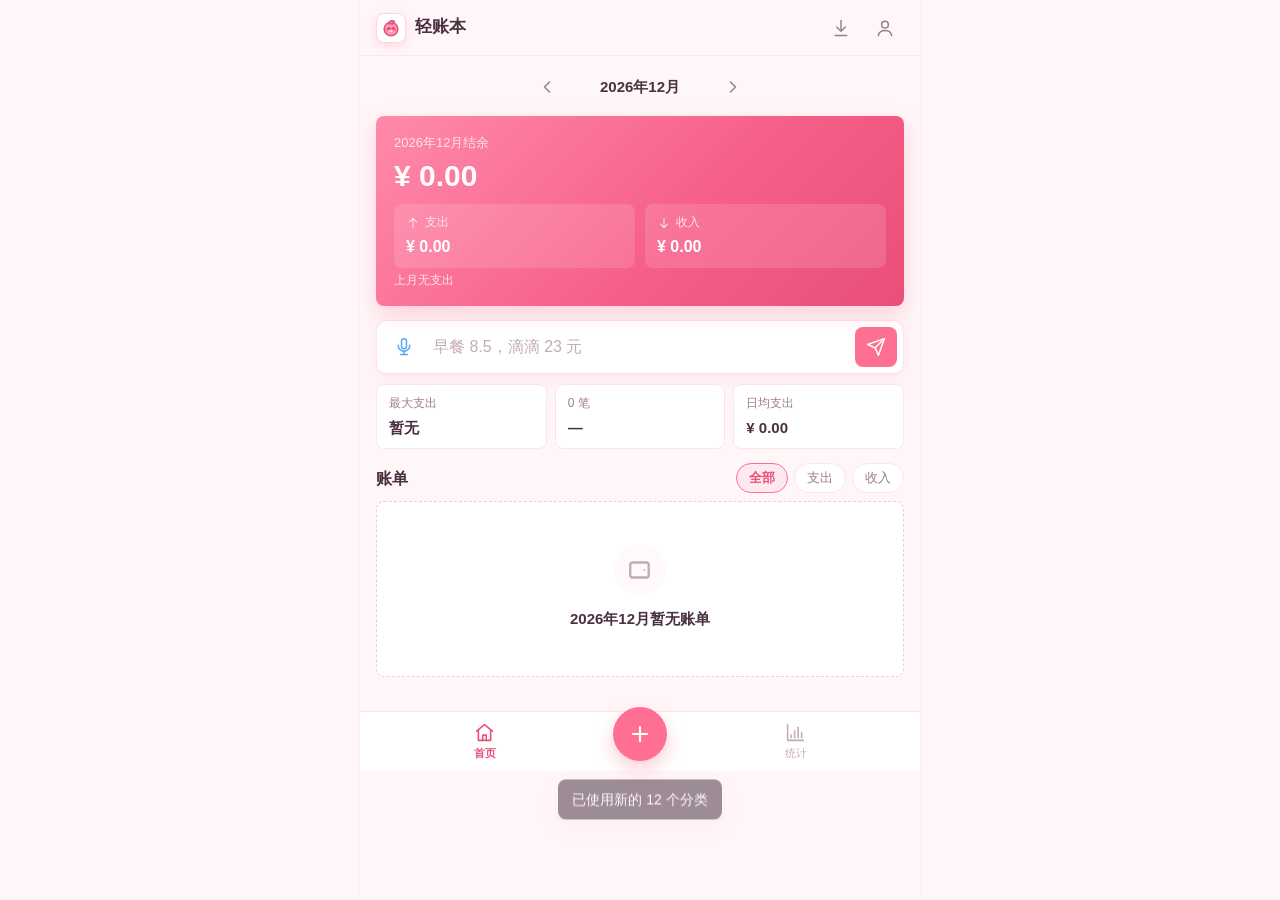
==== reset.html @ bceaa6d5 "Add files via upload" ====
<!doctype html>
<html lang="zh-CN">
<head>
  <meta charset="utf-8">
  <meta name="viewport" content="width=device-width, initial-scale=1">
  <title>正在更新轻账本</title>
  <style>
    body {
      margin: 0;
      min-height: 100vh;
      display: grid;
      place-items: center;
      background: #fff6f8;
      color: #e84f78;
      font-family: -apple-system, BlinkMacSystemFont, "PingFang SC", "Microsoft YaHei", sans-serif;
      letter-spacing: 0;
    }
    .box {
      text-align: center;
      font-size: 15px;
      padding: 24px;
    }
    .dot {
      display: inline-block;
      width: 10px;
      height: 10px;
      margin: 18px 4px 0;
      border-radius: 50%;
      background: #ff8aaa;
      animation: bounce 1s infinite ease-in-out;
    }
    .dot:nth-child(2) { animation-delay: .15s; }
    .dot:nth-child(3) { animation-delay: .3s; }
    @keyframes bounce {
      0%, 100% { transform: translateY(0); opacity: .45; }
      50% { transform: translateY(-6px); opacity: 1; }
    }
  </style>
</head>
<body>
  <div class="box">
    <div>正在清除旧缓存，请稍等</div>
    <div><span class="dot"></span><span class="dot"></span><span class="dot"></span></div>
  </div>
  <script>
    (async function () {
      try {
        if ('serviceWorker' in navigator) {
          const registrations = await navigator.serviceWorker.getRegistrations();
          await Promise.all(registrations.map((registration) => registration.unregister()));
        }
        if (window.caches) {
          const keys = await caches.keys();
          await Promise.all(keys.map((key) => caches.delete(key)));
        }
      } catch (error) {
        console.error(error);
      }
      location.replace('./index.html?v=15');
    })();
  </script>
</body>
</html>
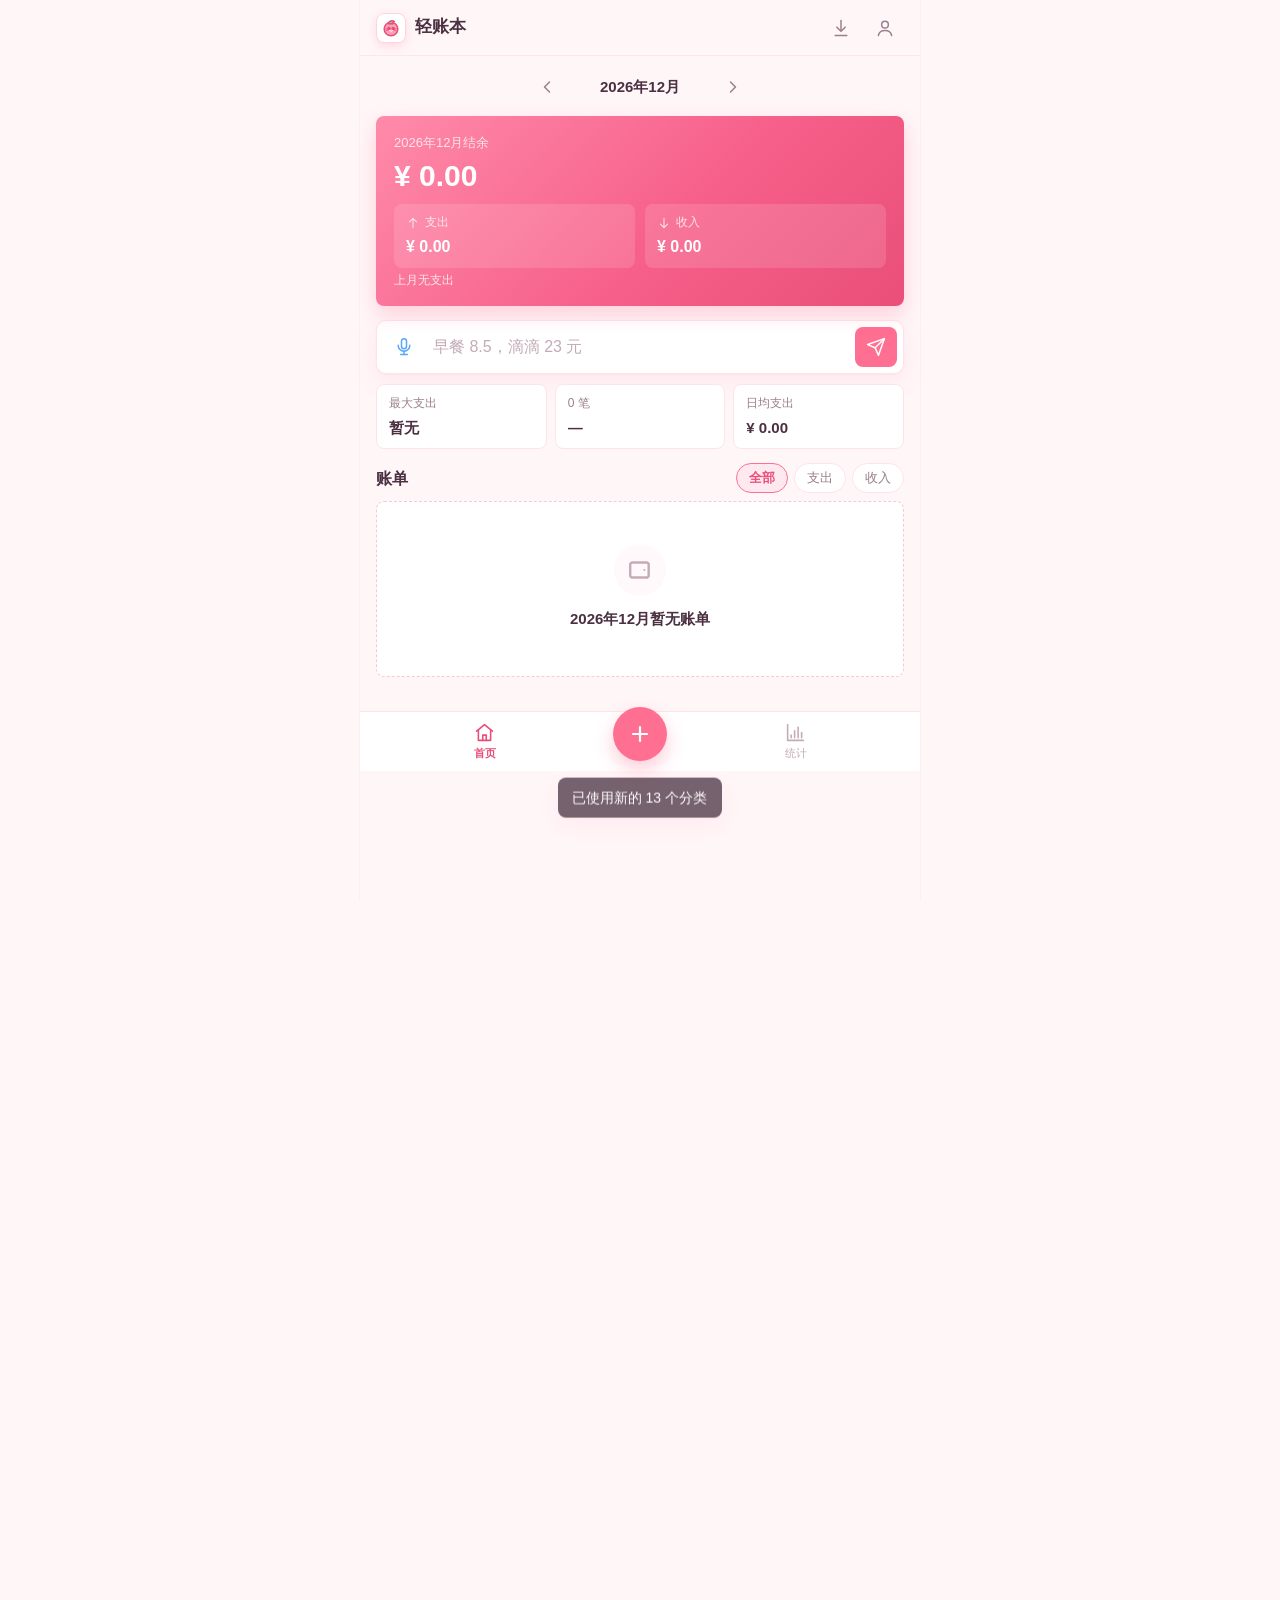
==== commit ef58f6cf: "Add files via upload" ====
--- a/reset.html
+++ b/reset.html
@@ -56,7 +56,7 @@
       } catch (error) {
         console.error(error);
       }
-      location.replace('./index.html?v=15');
+      location.replace('./index.html?v=16');
     })();
   </script>
 </body>
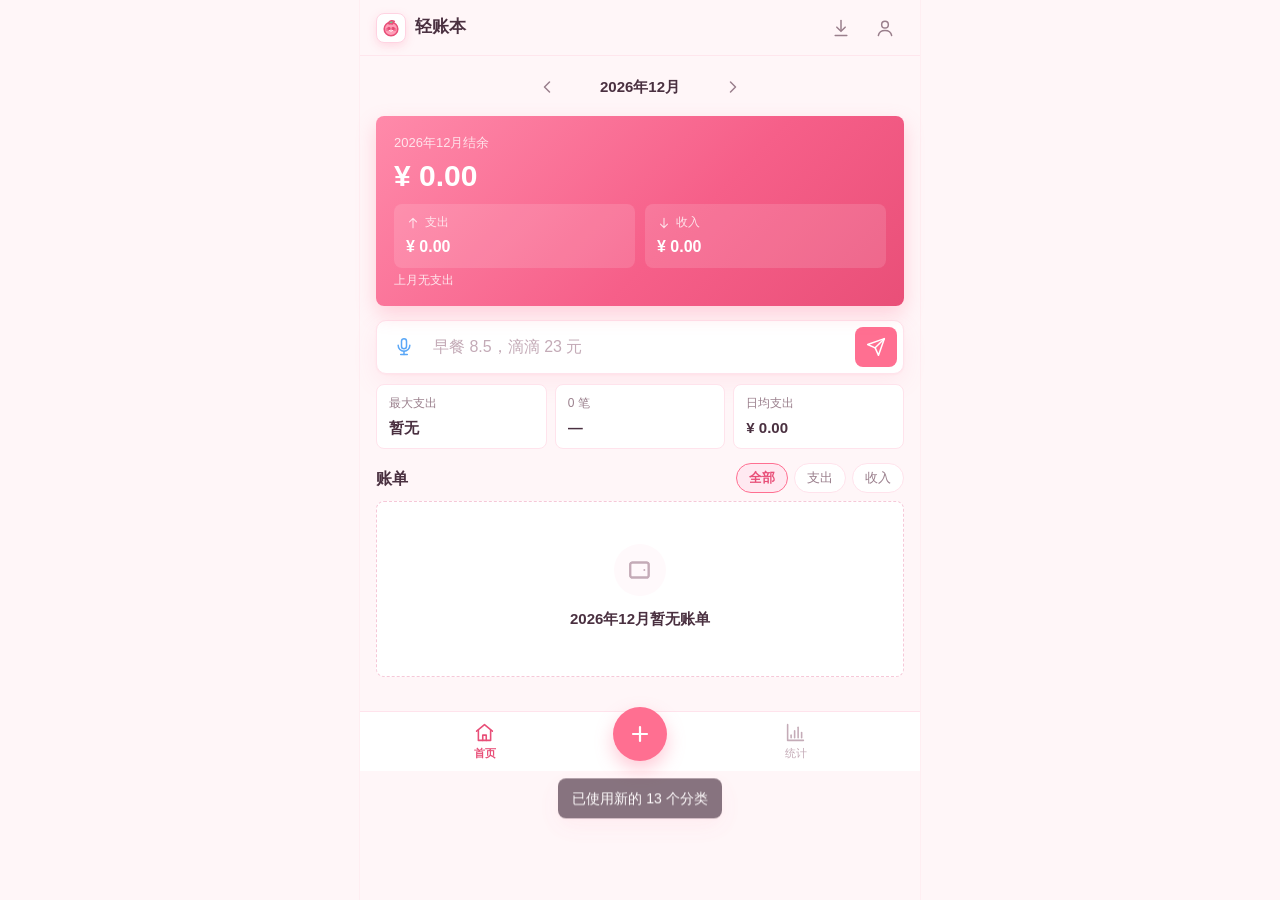
==== commit 1c7f0bf3: "Add files via upload" ====
--- a/reset.html
+++ b/reset.html
@@ -56,7 +56,7 @@
       } catch (error) {
         console.error(error);
       }
-      location.replace('./index.html?v=16');
+      location.replace('./index.html?v=17');
     })();
   </script>
 </body>
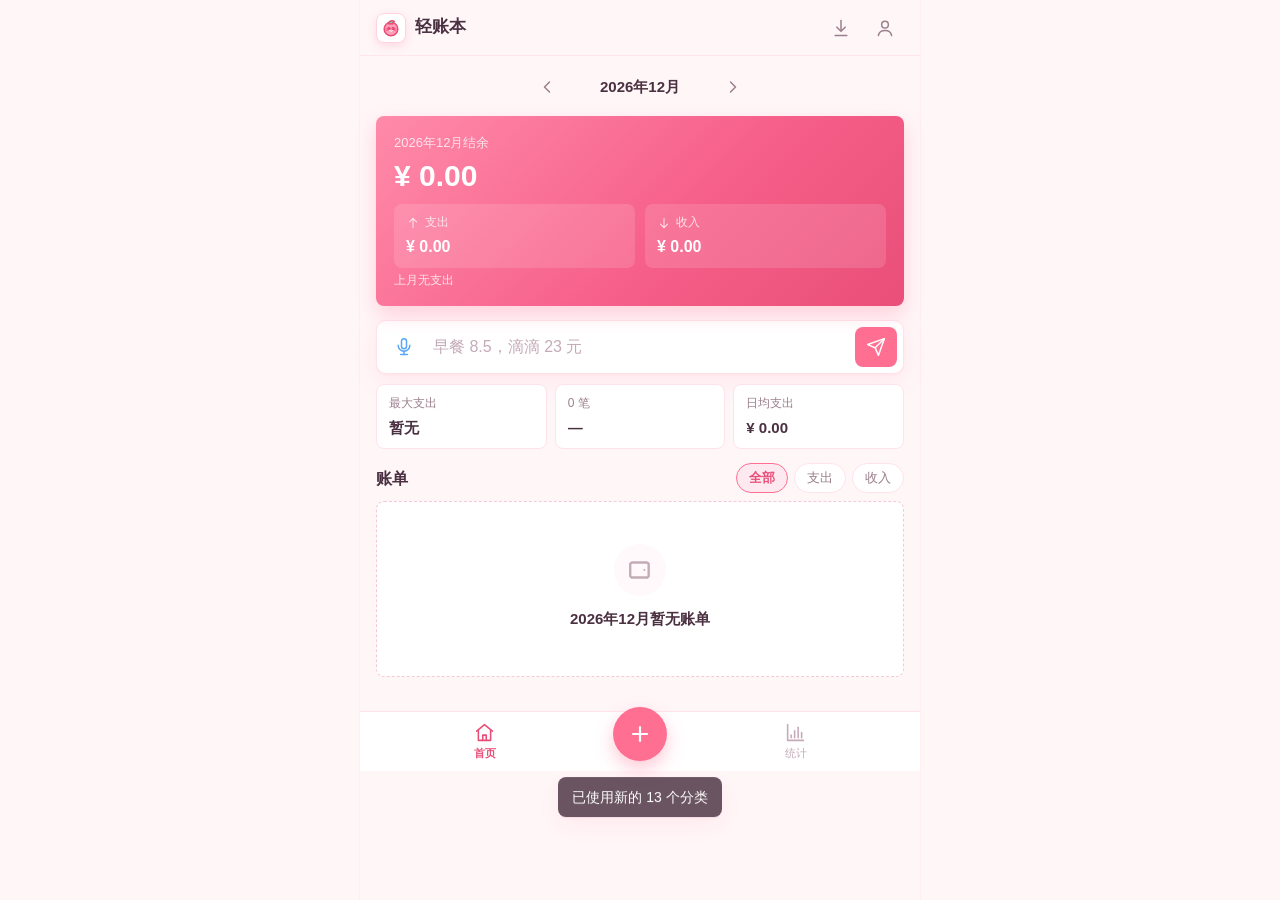
==== commit 7fddf14f: "Add files via upload" ====
--- a/reset.html
+++ b/reset.html
@@ -56,7 +56,7 @@
       } catch (error) {
         console.error(error);
       }
-      location.replace('./index.html?v=17');
+      location.replace('./index.html?v=19');
     })();
   </script>
 </body>
